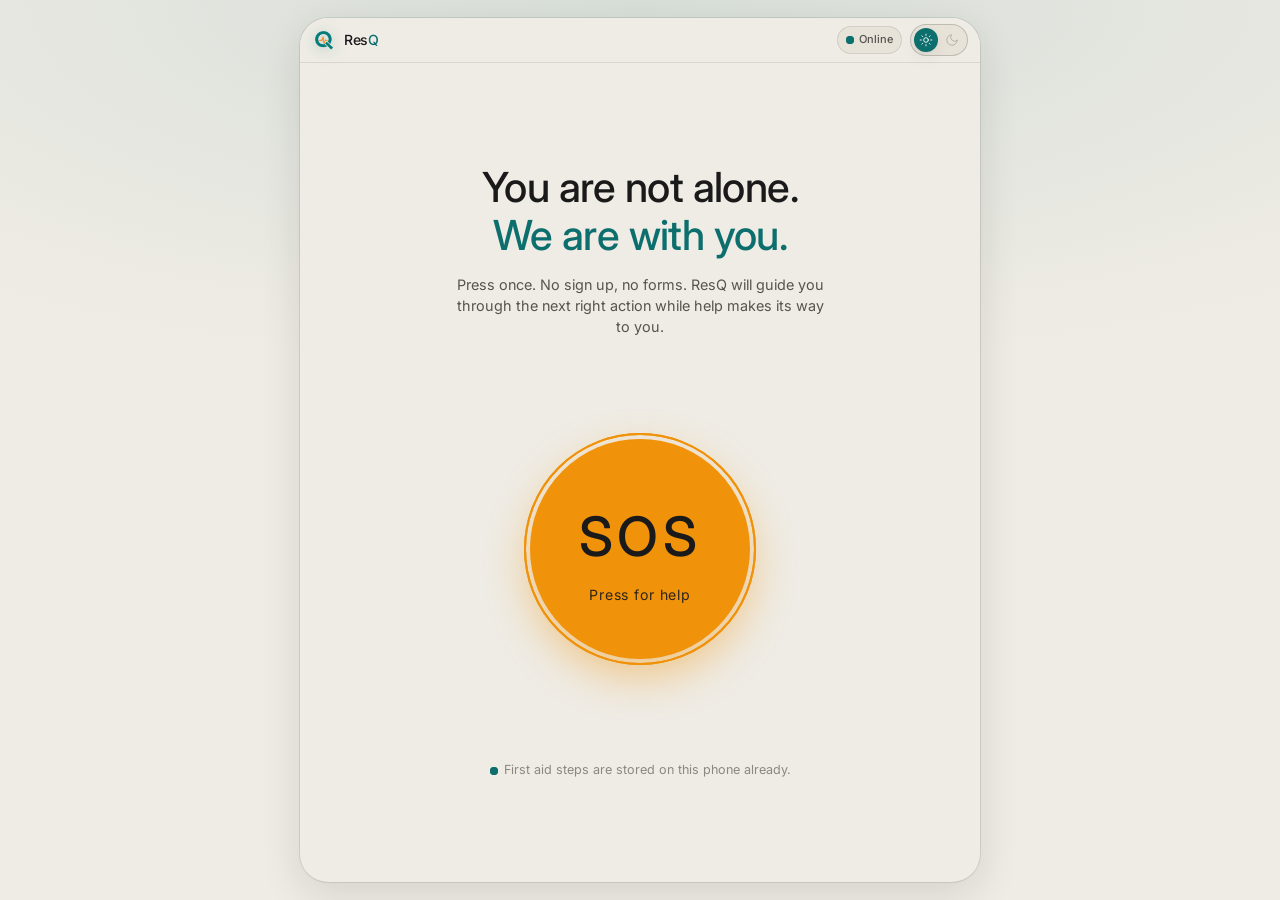
==== docs/civilian/index.html @ caacc797 "fix(webrtc): bidirectional voice calling, backend signaling relay, and civilian actions gating" ====
<!doctype html>
<html lang="en" data-theme="dark">
  <head>
    <meta charset="utf-8" />
    <meta name="viewport" content="width=device-width, initial-scale=1, viewport-fit=cover, interactive-widget=resizes-content" />
    <title>ResQ Civilian</title>
    <meta
      name="description"
      content="ResQ guides an untrained bystander through life saving first aid while silently sharing location, photos and hazards with emergency dispatch."
    />
    <meta name="theme-color" content="#0D6E6E" />
    <meta property="og:title" content="ResQ Civilian" />
    <meta property="og:description" content="One tap for help. Calm, plain language first aid that keeps working offline." />
    <meta property="og:type" content="website" />
    <meta name="twitter:card" content="summary_large_image" />

    <!-- Zero-FOUT theme bootstrap: runs before first paint -->
    <script>
      (function () {
        try {
          var s = localStorage.getItem("resq-theme");
          var t = s || (window.matchMedia("(prefers-color-scheme: dark)").matches ? "dark" : "light");
          document.documentElement.setAttribute("data-theme", t);
        } catch (e) {}
      })();
    </script>

    <link rel="preconnect" href="https://fonts.googleapis.com" />
    <link rel="preconnect" href="https://fonts.gstatic.com" crossorigin />
    <link href="https://fonts.googleapis.com/css2?family=Inter:wght@400;500&display=swap" rel="stylesheet" />
    <link rel="icon" type="image/png" sizes="32x32" href="../resources/ResQ_Icon.png" />
    <link rel="icon" type="image/x-icon" href="../favicon.ico" />
    <link rel="apple-touch-icon" href="../resources/ResQ_Icon.png" />
    <link rel="manifest" href="../manifest.json" />
    <link rel="stylesheet" href="../static/css/resq.css?v=3.1" />
    <link rel="stylesheet" href="../static/css/civilian.css?v=3.1" />
    <script>
      if ("serviceWorker" in navigator) {
        window.addEventListener("load", () => {
          navigator.serviceWorker.register("../sw.js").catch(function(err) {
            console.log("ServiceWorker registration note:", err);
          });
        });
      }
    </script>
  </head>

  <body class="civilian">
    <div class="shell">
      <header class="c-header">
        <a class="resq-mark" href="../">
          <img src="../resources/ResQ_Icon.png" alt="ResQ Icon" class="resq-mark__img" />
          <span>
            <span class="resq-mark__name">Res<span>Q</span></span>
          </span>
        </a>
        <div class="row row--sm" style="display:flex;align-items:center;gap:8px;">
          <button class="btn btn--quiet net-toggle-btn" data-open-drawer type="button" id="netHeaderBtn" aria-label="Network status and offline library">
            <span class="pulse pulse--teal" id="netHeaderPulse" aria-hidden="true"></span>
            <span id="netHeaderText">Online</span>
          </button>
          <button
            class="theme-toggle"
            data-theme-toggle
            type="button"
            role="switch"
            aria-checked="false"
            aria-label="Switch theme"
          >
            <span class="theme-toggle__thumb"></span>
            <span class="theme-toggle__icon theme-toggle__icon--sun" aria-hidden="true">
              <svg viewBox="0 0 24 24" fill="none" stroke="currentColor" stroke-width="1.5" stroke-linecap="round">
                <circle cx="12" cy="12" r="4" /><path d="M12 2v2M12 20v2M4.9 4.9l1.4 1.4M17.7 17.7l1.4 1.4M2 12h2M20 12h2M4.9 19.1l1.4-1.4M17.7 6.3l1.4-1.4" />
              </svg>
            </span>
            <span class="theme-toggle__icon theme-toggle__icon--moon" aria-hidden="true">
              <svg viewBox="0 0 24 24" fill="none" stroke="currentColor" stroke-width="1.5" stroke-linecap="round" stroke-linejoin="round">
                <path d="M21 12.8A9 9 0 1 1 11.2 3a7 7 0 0 0 9.8 9.8Z" />
              </svg>
            </span>
          </button>
        </div>
      </header>

      <!-- Reassurance banner (revealed on dispatch) -->
      <aside class="reassure" id="reassure" aria-live="polite">
        <span class="pulse" aria-hidden="true"></span>
        <div>
          <p class="reassure__title" id="reassureTitle">Emergency unit dispatched.</p>
          <p class="reassure__body" id="reassureBody">
            Unit en route. ETA <span class="reassure__eta" id="eta">--:--</span>. Stay calm, I am right here with you to guide every step until help arrives.
          </p>
        </div>
      </aside>

      <!-- Entry -->
      <main class="hero" id="hero">
        <div class="stack">
          <h1 class="hero__title">You are not alone.<br /><em style="color: var(--teal); font-style: normal;">We are with you.</em></h1>
          <p class="hero__sub">Press once. No sign up, no forms. ResQ will guide you through the next right action while help makes its way to you.</p>
        </div>

        <button class="sos" id="sos" type="button" onclick="window.startSession ? window.startSession() : (window.startSessionFallback && window.startSessionFallback())" aria-label="Start emergency triage session">
          <span class="sos__label">SOS</span>
          <span class="sos__hint">Press for help</span>
        </button>

        <p class="offline-note">
          <span class="pulse" aria-hidden="true"></span>
          <span id="netHero">First aid steps are stored on this phone already.</span>
        </p>
      </main>

      <!-- Session -->
      <section class="session" id="session" aria-label="Guided first aid">
        <div class="stream" id="stream" aria-live="polite"></div>

        <div class="live-actions" id="liveActions">
          <button class="btn btn--ghost btn--compact" id="callResponder" type="button" style="color:#22c55e;">
            <svg viewBox="0 0 24 24" width="14" height="14" fill="none" stroke="#22c55e" stroke-width="1.5" stroke-linecap="round" stroke-linejoin="round"><path d="M22 16.92v3a2 2 0 0 1-2.18 2 19.79 19.79 0 0 1-8.63-3.07 19.5 19.5 0 0 1-6-6 19.79 19.79 0 0 1-3.07-8.67A2 2 0 0 1 4.11 2h3a2 2 0 0 1 2 1.72 12.84 12.84 0 0 0 .7 2.81 2 2 0 0 1-.45 2.11L8.09 9.91a16 16 0 0 0 6 6l1.27-1.27a2 2 0 0 1 2.11-.45 12.84 12.84 0 0 0 2.81.7A2 2 0 0 1 22 16.92z"/></svg>
            Talk to responder
          </button>
          <button class="btn btn--ghost btn--compact" data-open-drawer type="button">
            <svg viewBox="0 0 24 24" width="14" height="14" fill="none" stroke="currentColor" stroke-width="1.5" stroke-linecap="round" stroke-linejoin="round"><path d="M4 5.5A2.5 2.5 0 0 1 6.5 3H20v15H6.5A2.5 2.5 0 0 0 4 20.5Z"/><path d="M4 5.5V20.5"/></svg>
            Library
          </button>
        </div>

        <form class="composer" id="composer">
          <div class="quick" id="quick">
            <button class="chip" type="button" data-say="Two people in a crash, one is bleeding heavily and not responding">Crash, bleeding, not responding</button>
            <button class="chip" type="button" data-say="He is not breathing at all">Not breathing</button>
            <button class="chip" type="button" data-say="She is unconscious but breathing">Unconscious, breathing</button>
            <button class="chip" type="button" data-say="There is petrol leaking from the vehicle">Fuel leaking</button>
            <button class="chip" type="button" data-say="His leg is broken and bone is showing">Broken bone</button>
          </div>

          <div class="input-row">
            <button class="icon-btn" id="camera" type="button" aria-label="Take a photo of the scene" title="Take photo">
              <svg viewBox="0 0 24 24" fill="none" stroke="currentColor" stroke-width="1.5" stroke-linecap="round" stroke-linejoin="round"><path d="M3 8.5A2.5 2.5 0 0 1 5.5 6H8l1.5-2h5L16 6h2.5A2.5 2.5 0 0 1 21 8.5v9A2.5 2.5 0 0 1 18.5 20h-13A2.5 2.5 0 0 1 3 17.5Z"/><circle cx="12" cy="13" r="3.5"/></svg>
            </button>
            <button class="icon-btn" id="mic" type="button" aria-label="Record a voice note" title="Voice note">
              <svg viewBox="0 0 24 24" fill="none" stroke="currentColor" stroke-width="1.5" stroke-linecap="round" stroke-linejoin="round"><rect x="9" y="3" width="6" height="11" rx="3"/><path d="M5 11a7 7 0 0 0 14 0M12 18v3"/></svg>
            </button>
            <label class="sr-only" for="field">Describe what you can see</label>
            <textarea class="field" id="field" rows="1" placeholder="Tell me what you see…" autocomplete="off"></textarea>
            <button class="send" type="submit" aria-label="Send">
              <svg viewBox="0 0 24 24" fill="none" stroke="currentColor" stroke-width="1.5" stroke-linecap="round" stroke-linejoin="round"><path d="M4 12h15M13 6l6 6-6 6"/></svg>
            </button>
          </div>
          <input type="file" id="photo" accept="image/*" capture="environment" class="sr-only" />
        </form>

        <p class="status-strip">
          <span id="gpsWrap">
            <span class="pulse pulse--red" id="gpsPulse" aria-hidden="true"></span>
            <button type="button" class="gps-share-link" id="gpsBtn">Share location</button>
          </span>
          <span id="netWrap">
            <span class="pulse pulse--teal" id="netPulse" aria-hidden="true"></span>
            <span id="net">Online</span>
          </span>
        </p>
      </section>
    </div>

    <!-- First aid protocol drawer -->
    <div class="drawer" id="drawer" role="dialog" aria-modal="true" aria-label="First aid library">
      <div class="drawer__scrim" data-close-drawer></div>
      <div class="drawer__panel">
        <div class="drawer__grip"></div>
        <header class="drawer__head">
          <h2 class="drawer__title">First aid</h2>
          <button class="btn btn--quiet drawer__close" data-close-drawer type="button">Close</button>
        </header>
        <div class="drawer__scrollable">
          <div class="proto-list" id="drawerList"></div>
        </div>
      </div>
    </div>

    <script>
      window.startSessionFallback = function() {
        if (window.startSession) {
          window.startSession();
          return;
        }
        var h = document.getElementById("hero");
        var s = document.getElementById("session");
        if (h) h.classList.add("is-hidden");
        if (s) s.classList.add("is-active");
        var f = document.getElementById("field");
        if (f) try { f.focus({ preventScroll: true }); } catch (_) {}
      };
    </script>
    <script src="../static/js/resq-config.js"></script>
    <script type="module" src="../static/js/civilian.js?v=3.1"></script>
  </body>
</html>
---- docs/static/css/resq.css ----
/* ============================================================
   ResQ — Responsive Emergency Systems Intelligence
   resq.css — design tokens, reset, typography, shared outilities
   ============================================================ */

:root {
  /* Brand constants (identical in both themes) */
  --teal: #0d6e6e;
  --teal-bright: #12938f;
  --teal-deep: #084a4a;
  --amber: #f0920a;
  --amber-soft: #ffb347;
  --chalk: #f7f5f0;
  --ink: #1a1a1a;
  --purple: #7c3aed;
  --purple-bright: #a78bfa;
  --coral: #993c1d;
  --grey-700: #2c2c2a;
  --grey-500: #4a4a48;
  --muted: #9c9a92;

  /* Triage semantics (Critical = RED, Urgent = ORANGE, Stable = GREEN) */
  --triage-red: #dc2626;
  --triage-orange: #ea580c;
  --triage-yellow: #ea580c;
  --triage-green: #16a34a;

  /* Hospital capability / capacity semantics */
  --hospital: #7c3aed;
  --hospital-bright: #a78bfa;

  /* Fluid type scale */
  --fs-micro: clamp(0.688rem, 0.66rem + 0.14vw, 0.75rem);
  --fs-xs: clamp(0.75rem, 0.72rem + 0.15vw, 0.813rem);
  --fs-sm: clamp(0.875rem, 0.85rem + 0.16vw, 0.938rem);
  --fs-base: clamp(0.938rem, 0.9rem + 0.25vw, 1.063rem);
  --fs-md: clamp(1rem, 0.95rem + 0.3vw, 1.125rem);
  --fs-lg: clamp(1.125rem, 1.05rem + 0.4vw, 1.375rem);
  --fs-xl: clamp(1.375rem, 1.2rem + 0.9vw, 1.875rem);
  --fs-2xl: clamp(1.75rem, 1.4rem + 1.8vw, 2.75rem);
  --fs-3xl: clamp(2.25rem, 1.6rem + 3.2vw, 4rem);

  /* Rhythm & Spacing scale */
  --sp-1: 0.25rem; /* 4px */
  --sp-2: 0.5rem;  /* 8px */
  --sp-3: 0.75rem; /* 12px */
  --sp-4: 1rem;    /* 16px */
  --sp-5: 1.5rem;  /* 24px */
  --sp-6: 2rem;    /* 32px */
  --sp-7: 3rem;    /* 48px */
  --sp-8: 4.5rem;  /* 72px */

  --r-sm: 8px;
  --r-md: 14px;
  --r-lg: 20px;
  --r-xl: 28px;
  --r-pill: 999px;

  --tap: 56px;
  --ease: cubic-bezier(0.22, 0.61, 0.36, 1);
  --dur: 220ms;

  --reading: 640px;
}

/* ---------- Light theme (default) ---------- */
:root,
[data-theme="light"] {
  --canvas: #efece5;
  --surface: #f7f5f0;
  --surface-2: #ffffff;
  --surface-sunk: #e7e3d9;
  --text: #1a1a1a;
  --text-2: #56544e;
  --text-3: #8b8880;
  --line: rgba(26, 26, 26, 0.1);
  --line-strong: rgba(26, 26, 26, 0.2);
  --accent: var(--teal);
  --accent-ink: #ffffff;
  --shadow-1: 0 1px 2px rgba(26, 26, 26, 0.06), 0 6px 18px rgba(26, 26, 26, 0.06);
  --shadow-2: 0 12px 40px rgba(26, 26, 26, 0.12);
  --glow-amber: 0 0 0 0 rgba(240, 146, 10, 0.5);
  --map-filter: none;
  --select-accent: var(--teal);
  --select-accent-bg: color-mix(in srgb, var(--teal) 10%, var(--surface-2));
  color-scheme: light;
}

/* ---------- Dark theme ---------- */
[data-theme="dark"] {
  --canvas: #0f1117;
  --surface: #161923;
  --surface-2: #1c202b;
  --surface-sunk: #0b0d12;
  --text: #eceae4;
  --text-2: #a8a69e;
  --text-3: #7b7972;
  --line: rgba(255, 255, 255, 0.09);
  --line-strong: rgba(255, 255, 255, 0.18);
  --accent: #15a09a;
  --accent-ink: #04201f;
  --shadow-1: 0 1px 2px rgba(0, 0, 0, 0.5), 0 8px 24px rgba(0, 0, 0, 0.45);
  --map-filter: invert(1) hue-rotate(180deg) brightness(0.92) contrast(0.92) saturate(0.7);
  --triage-red: #ef4444;
  --triage-orange: #f97316;
  --triage-yellow: #f97316;
  --triage-green: #22c55e;
  --hospital: #a78bfa;
  --hospital-bright: #c4b5fd;
  --select-accent: var(--teal-bright);
  --select-accent-bg: color-mix(in srgb, var(--teal) 14%, var(--surface-2));
  color-scheme: dark;
}

/* ---------- Reset ---------- */
*,
*::before,
*::after { box-sizing: border-box; }

* { margin: 0; padding: 0; }

html { -webkit-text-size-adjust: 100%; }

body {
  font-family: "Inter", "DM Sans", system-ui, -apple-system, "Segoe UI", sans-serif;
  font-weight: 400;
  font-size: var(--fs-base);
  line-height: 1.62;
  color: var(--text);
  background: var(--canvas);
  -webkit-font-smoothing: antialiased;
  text-rendering: optimizeLegibility;
  min-height: 100vh;
  min-height: 100dvh;
  overflow-wrap: break-word;
}

h1, h2, h3, h4, h5, h6 { font-weight: 500; line-height: 1.25; letter-spacing: -0.015em; }
strong, b { font-weight: 500; }

img, svg, video { display: block; max-width: 100%; }
button, input, textarea, select { font: inherit; color: inherit; }
button { background: none; border: 0; cursor: pointer; }
a { color: inherit; }

:focus-visible {
  outline: 2px solid var(--accent);
  outline-offset: 3px;
  border-radius: 4px;
}

.sr-only {
  position: absolute; width: 1px; height: 1px; padding: 0; margin: -1px;
  overflow: hidden; clip: rect(0 0 0 0); white-space: nowrap; border: 0;
}

/* Theme transition — opt-in class avoids first-paint cost */
.theme-anim,
.theme-anim * {
  transition: background-color 260ms var(--ease), color 200ms var(--ease),
              border-color 200ms var(--ease), fill 200ms var(--ease);
}

@media (prefers-reduced-motion: reduce) {
  *, *::before, *::after {
    animation-duration: 0.001ms !important;
    transition-duration: 0.001ms !important;
    scroll-behavior: auto !important;
  }
}

/* ============================================================
   Shared components
   ============================================================ */

/* Brand mark */
.resq-mark {
  display: inline-flex;
  align-items: center;
  gap: var(--sp-2);
  font-size: var(--fs-sm);
  letter-spacing: 0.02em;
  color: var(--text);
  text-decoration: none;
  transition: opacity var(--dur) var(--ease);
}
.resq-mark:hover {
  opacity: 0.9;
}
.resq-mark__glyph,
.resq-mark__icon,
.resq-mark__img {
  width: 30px;
  height: 30px;
  display: inline-flex;
  align-items: center;
  justify-content: center;
  flex-shrink: 0;
  object-fit: contain;
}
.resq-mark__img {
  border-radius: 6px;
  filter: drop-shadow(0 2px 8px color-mix(in srgb, var(--teal) 35%, transparent));
}
.resq-mark__glyph svg,
.resq-mark__icon svg {
  width: 100%;
  height: 100%;
  display: block;
}
.resq-mark__name {
  font-weight: 500;
  letter-spacing: -0.02em;
}
.resq-mark__name span {
  color: var(--teal);
}
.resq-mark__sub {
  color: var(--text-3);
  font-size: var(--fs-micro);
}

.resq-hero-logo {
  display: inline-flex;
  align-items: center;
  justify-content: center;
  margin-bottom: var(--sp-4);
}
.resq-hero-logo img,
.resq-hero-img {
  width: clamp(52px, 8vh, 84px);
  height: clamp(52px, 8vh, 84px);
  object-fit: contain;
  display: block;
  filter: drop-shadow(0 8px 28px color-mix(in srgb, var(--teal) 45%, transparent));
}
.resq-hero-logo svg {
  width: clamp(44px, 7vh, 68px);
  height: clamp(44px, 7vh, 68px);
  color: var(--teal);
  filter: drop-shadow(0 4px 20px color-mix(in srgb, var(--teal) 35%, transparent));
}
.resq-main-logo {
  height: clamp(32px, 4.5vh, 60px);
  width: auto;
  max-width: 100%;
  object-fit: contain;
  display: block;
  margin: 0 auto clamp(8px, 1.2vh, 16px);
  filter: drop-shadow(0 6px 24px color-mix(in srgb, var(--teal) 35%, transparent));
}

/* Theme toggle — tactile sliding pill with exact sun/moon centering */
.theme-toggle {
  position: relative;
  display: inline-flex;
  align-items: center;
  gap: 2px;
  width: 58px;
  height: 32px;
  padding: 3px;
  flex-shrink: 0;
  border-radius: var(--r-pill);
  border: 1px solid var(--line-strong);
  background: var(--surface-sunk);
  transition: border-color var(--dur) var(--ease), background-color var(--dur) var(--ease);
  box-sizing: border-box;
}
.theme-toggle:hover { border-color: var(--accent); }
.theme-toggle__thumb {
  position: absolute;
  top: 3px;
  left: 3px;
  width: 24px;
  height: 24px;
  border-radius: 50%;
  background: var(--accent);
  box-shadow: var(--shadow-1);
  transform: translateX(0);
  transition: transform 320ms var(--ease), background-color var(--dur) var(--ease);
  will-change: transform;
  pointer-events: none;
}
[data-theme="dark"] .theme-toggle__thumb {
  transform: translateX(26px);
}
.theme-toggle__icon {
  position: relative;
  z-index: 1;
  width: 24px;
  height: 24px;
  display: grid;
  place-items: center;
  color: var(--text-3);
  transition: color var(--dur) var(--ease), transform 320ms var(--ease);
  pointer-events: none;
}
.theme-toggle__icon svg { width: 14px; height: 14px; display: block; }
[data-theme="light"] .theme-toggle__icon--sun { color: var(--accent-ink); }
[data-theme="dark"] .theme-toggle__icon--moon { color: var(--accent-ink); }
[data-theme="dark"] .theme-toggle__icon--sun { transform: rotate(-35deg); opacity: 0.6; }
[data-theme="light"] .theme-toggle__icon--moon { opacity: 0.6; }

/* Buttons */
.btn {
  display: inline-flex;
  align-items: center;
  justify-content: center;
  gap: var(--sp-2);
  min-height: 48px;
  padding: 0 var(--sp-5);
  border-radius: var(--r-pill);
  border: 1px solid transparent;
  font-size: var(--fs-sm);
  font-weight: 500;
  letter-spacing: 0.005em;
  transition: transform 140ms var(--ease), background-color var(--dur) var(--ease),
              border-color var(--dur) var(--ease), box-shadow var(--dur) var(--ease);
  -webkit-tap-highlight-color: transparent;
}
.btn:active { transform: scale(0.975); }
.btn svg { width: 20px; height: 20px; flex-shrink: 0; }

.btn--primary { background: var(--accent); color: var(--accent-ink); }
.btn--primary:hover { background: var(--teal-bright); }
.btn--urgent { background: var(--amber); color: #1a1a1a; }
.btn--urgent:hover { filter: brightness(1.06); }
.btn--ghost { border-color: var(--line-strong); color: var(--text); background: var(--surface-2); }
.btn--ghost:hover { border-color: var(--accent); color: var(--accent); }
.btn--quiet { color: var(--text-2); }
.btn--quiet:hover { color: var(--text); }
.btn--block { width: 100%; }
.btn--lg { min-height: var(--tap); font-size: var(--fs-base); padding: 0 var(--sp-6); }

/* Cards */
.card {
  background: var(--surface);
  border: 1px solid var(--line);
  border-radius: var(--r-lg);
  box-shadow: var(--shadow-1);
}

/* Badges */
.badge {
  display: inline-flex;
  align-items: center;
  gap: 6px;
  padding: 4px 10px;
  border-radius: var(--r-pill);
  font-size: var(--fs-micro);
  letter-spacing: 0.06em;
  text-transform: uppercase;
  border: 1px solid var(--line-strong);
  color: var(--text-2);
  white-space: nowrap;
}
.badge--red { background: color-mix(in srgb, var(--amber) 16%, transparent); border-color: var(--amber); color: var(--amber); }
.badge--yellow { background: color-mix(in srgb, var(--triage-yellow) 14%, transparent); border-color: var(--triage-yellow); color: var(--triage-yellow); }
.badge--green { background: color-mix(in srgb, var(--triage-green) 14%, transparent); border-color: var(--triage-green); color: var(--triage-green); }
.badge--teal { background: color-mix(in srgb, var(--accent) 14%, transparent); border-color: var(--accent); color: var(--accent); }
.badge--purple { background: color-mix(in srgb, var(--purple) 20%, transparent); border-color: var(--purple); color: color-mix(in srgb, var(--purple) 70%, var(--text)); }

/* Live pulse dot */
.pulse {
  width: 8px; height: 8px;
  border-radius: 50%;
  background: var(--accent);
  position: relative;
  flex-shrink: 0;
}
.pulse::after {
  content: "";
  position: absolute; inset: 0;
  border-radius: 50%;
  background: inherit;
  animation: pulse-ring 2s var(--ease) infinite;
}
.pulse--amber { background: var(--amber); }
.pulse--red { background: #e53935; }
.pulse--teal { background: var(--teal); }
@keyframes pulse-ring {
  0% { transform: scale(1); opacity: 0.55; }
  70% { transform: scale(3.2); opacity: 0; }
  100% { opacity: 0; }
}

/* Eyebrow label */
.eyebrow {
  font-size: var(--fs-micro);
  letter-spacing: 0.14em;
  text-transform: uppercase;
  color: var(--text-3);
}

/* Utility */
.stack > * + * { margin-top: var(--sp-4); }
.row { display: flex; align-items: center; gap: var(--sp-4); }
.row--between { justify-content: space-between; }
.row--sm { gap: var(--sp-2); }
.grow { flex: 1; min-width: 0; }
.truncate { overflow: hidden; text-overflow: ellipsis; white-space: nowrap; }
.hidden { display: none !important; }

/* Scrollbars — exclude Leaflet map containers */
*:not(.leaflet-container) { scrollbar-width: thin; scrollbar-color: var(--line-strong) transparent; }
*:not(.leaflet-container)::-webkit-scrollbar { width: 8px; height: 8px; }
*:not(.leaflet-container)::-webkit-scrollbar-thumb { background: var(--line-strong); border-radius: 99px; }
*:not(.leaflet-container)::-webkit-scrollbar-track { background: transparent; }

/* ===== Intel Panel (shared: dispatcher civilian intel + responder intel) ===== */
.intel-line { display: flex; flex-direction: column; gap: 2px; padding: 6px 8px; border-radius: 6px; background: color-mix(in srgb, var(--surface-2) 60%, transparent); }
.intel-line--civilian { border-left: 3px solid var(--text-3); }
.intel-line--ai { border-left: 3px solid var(--accent); }
.intel-who { font-size: .72rem; font-weight: 600; text-transform: uppercase; letter-spacing: .04em; opacity: .7; }
.intel-text { font-size: .82rem; line-height: 1.45; margin: 0; }
---- docs/static/css/civilian.css ----
/* Civilian mobile triage portal */

:root {
  --visual-viewport-h: 100dvh;
}

body.civilian {
  min-height: 100dvh;
  margin: 0;
  padding: 0;
  width: 100%;
  background:
    radial-gradient(120% 60% at 50% 0%, color-mix(in srgb, var(--accent) 10%, transparent), transparent 70%),
    var(--canvas);
  background-attachment: fixed;
  display: flex;
  flex-direction: column;
}

.shell {
  width: 100%;
  max-width: min(680px, 100vw);
  margin-inline: auto;
  height: 100dvh;
  max-height: 100dvh;
  display: flex;
  flex-direction: column;
  background: var(--canvas);
  box-shadow: 0 0 0 1px var(--line);
  overflow: hidden;
  box-sizing: border-box;
  position: relative;
}
@media (min-width: 760px) {
  body.civilian {
    min-height: 100dvh;
    justify-content: center;
  }
  .shell {
    margin-block: clamp(0.75rem, 2vh, 1.5rem);
    height: calc(100dvh - clamp(1.5rem, 4vh, 3rem));
    border-radius: var(--r-xl);
    box-shadow: var(--shadow-2), 0 0 0 1px var(--line);
  }
}

/* ---------- Header ---------- */
.c-header {
  position: relative;
  z-index: 20;
  flex-shrink: 0;
  display: flex;
  align-items: center;
  justify-content: space-between;
  gap: var(--sp-2);
  padding: 6px 12px;
  background: color-mix(in srgb, var(--canvas) 92%, transparent);
  backdrop-filter: blur(14px);
  border-bottom: 1px solid var(--line);
}
.c-header .resq-mark__img { width: 24px; height: 24px; }
.c-header .resq-mark__name { font-size: 14px; }

/* ---------- Reassurance banner (animated reveal) ---------- */
.reassure {
  display: flex;
  align-items: center;
  justify-content: space-between;
  gap: var(--sp-2);
  margin: 4px 10px 0;
  padding: 6px 12px;
  border-radius: var(--r-pill);
  background: color-mix(in srgb, var(--accent) 8%, var(--surface));
  border: 1px solid transparent;
  /* Hidden by default — revealed via max-height transition */
  max-height: 0;
  overflow: hidden;
  opacity: 0;
  padding-top: 0;
  padding-bottom: 0;
  margin-top: 0;
  border-width: 0;
  transition: max-height 380ms var(--ease), opacity 300ms var(--ease),
              padding 320ms var(--ease), margin-top 320ms var(--ease), border-width 0ms 380ms;
  flex-shrink: 0;
}
.reassure.is-visible {
  max-height: 68px;
  opacity: 1;
  padding-top: 6px;
  padding-bottom: 6px;
  margin-top: 4px;
  border-width: 0;
  transition: max-height 380ms var(--ease), opacity 300ms var(--ease),
              padding 320ms var(--ease), margin-top 320ms var(--ease);
}
@keyframes slide-down {
  from { opacity: 0; transform: translateY(-8px); }
  to { opacity: 1; transform: none; }
}
.reassure__title {
  font-size: 11px;
  font-weight: 500;
  display: flex;
  align-items: center;
  gap: 6px;
}
.reassure__body { font-size: 11px; color: var(--text-2); }
.reassure__eta {
  font-size: 13px;
  font-variant-numeric: tabular-nums;
  font-weight: 500;
  color: var(--accent);
  white-space: nowrap;
}

/* ---------- Hero / SOS (100dvh Zero-Scroll Mobile Webview) ---------- */
.hero {
  flex: 1;
  display: flex;
  flex-direction: column;
  justify-content: space-evenly;
  align-items: center;
  padding: clamp(0.75rem, 3vh, 2rem) clamp(1rem, 4vw, 2rem);
  text-align: center;
  box-sizing: border-box;
  gap: clamp(0.5rem, 1.5vh, 1.25rem);
}
.hero__title {
  font-size: clamp(1.85rem, 4.6vh, 2.75rem);
  line-height: 1.15;
}
.hero__sub {
  color: var(--text-2);
  font-size: clamp(0.85rem, 1.6vh, 1rem);
  max-width: 42ch;
  margin-inline: auto;
  line-height: 1.45;
}

.sos {
  position: relative;
  width: clamp(160px, 26vh, 220px);
  aspect-ratio: 1;
  margin-block: clamp(0.4rem, 1.5vh, 1rem);
  margin-inline: auto;
  border-radius: 50%;
  background: var(--amber);
  color: #1a1a1a;
  display: grid;
  place-content: center;
  gap: 4px;
  box-shadow: 0 16px 44px color-mix(in srgb, var(--amber) 45%, transparent);
  transition: transform 160ms var(--ease);
  -webkit-tap-highlight-color: transparent;
  cursor: pointer;
  touch-action: manipulation;
  user-select: none;
  -webkit-user-select: none;
  border: none;
  outline: none;
}
.sos * {
  pointer-events: none;
}
.sos:active { transform: scale(0.965); }
.sos__label { font-size: clamp(2.4rem, 6.5vh, 3.4rem); letter-spacing: 0.08em; font-weight: 500; }
.sos__hint { font-size: clamp(0.72rem, 1.6vh, 0.88rem); letter-spacing: 0.06em; opacity: 0.9; }
.sos::before,
.sos::after {
  content: "";
  position: absolute;
  inset: -6px;
  border-radius: 50%;
  border: 2px solid var(--amber);
  animation: sos-halo 2.8s var(--ease) infinite;
  pointer-events: none;
}
.sos::after { animation-delay: 1.4s; }
@keyframes sos-halo {
  0% { transform: scale(1); opacity: 0.6; }
  100% { transform: scale(1.35); opacity: 0; }
}

.offline-note {
  font-size: clamp(0.7rem, 1.4vh, 0.8rem);
  color: var(--text-3);
  display: inline-flex;
  gap: 6px;
  align-items: center;
  justify-content: center;
}

/* ---------- Conversation Stream (Expanded conversation area) ---------- */
.session {
  display: none;
  flex: 1 1 0;       /* shrink-to-zero so it never overflows the shell */
  flex-direction: column;
  min-height: 0;     /* required for flex children to scroll correctly */
  overflow: hidden;
}
.session.is-active { display: flex !important; }
.hero.is-hidden { display: none !important; }

.stream {
  flex: 1 1 0;       /* must be 0, not auto — auto uses content-size and blocks scroll */
  min-height: 120px; /* guarantee visible height even on very small screens */
  overflow-y: auto;
  overscroll-behavior: contain;
  padding: 8px 10px 12px;
  display: flex;
  flex-direction: column;
  gap: 8px;
  scroll-behavior: smooth;
  -webkit-overflow-scrolling: touch;
}

.msg { max-width: 90%; animation: msg-in 240ms var(--ease); }
@keyframes msg-in {
  from { opacity: 0; transform: translateY(6px); }
  to { opacity: 1; transform: none; }
}
.msg__who {
  font-size: 10px;
  letter-spacing: 0.1em;
  text-transform: uppercase;
  color: var(--text-3);
  margin-bottom: 2px;
}
.msg__bubble {
  padding: 7px 12px;
  border-radius: var(--r-md);
  font-size: 0.86rem;
  line-height: 1.45;
  border: 1px solid var(--line);
  background: var(--surface);
}
.msg--me { align-self: flex-end; text-align: right; }
.msg--me .msg__bubble {
  background: var(--accent);
  color: var(--accent-ink);
  border-color: transparent;
  border-bottom-right-radius: 3px;
  text-align: left;
}
.msg--resq { align-self: flex-start; }
.msg--resq .msg__bubble {
  border-bottom-left-radius: 4px;
  background: color-mix(in srgb, var(--surface) 95%, var(--accent));
  border: 1px solid color-mix(in srgb, var(--accent) 18%, var(--line));
  box-shadow: 0 2px 10px rgba(13, 110, 110, 0.04);
}
.msg__bubble--thinking {
  padding: 10px 14px;
  background: color-mix(in srgb, var(--surface) 92%, var(--accent)) !important;
  border: 1px solid color-mix(in srgb, var(--accent) 25%, var(--line)) !important;
  border-radius: 18px !important;
  display: inline-flex;
  align-items: center;
}
.typing-dots {
  display: inline-flex;
  align-items: center;
  gap: 5px;
  height: 14px;
}
.typing-dots span {
  width: 7px;
  height: 7px;
  border-radius: 50%;
  background: var(--accent);
  opacity: 0.35;
  animation: typing-bounce 1.4s infinite ease-in-out both;
}
.typing-dots span:nth-child(1) {
  animation-delay: -0.32s;
}
.typing-dots span:nth-child(2) {
  animation-delay: -0.16s;
}
.typing-dots span:nth-child(3) {
  animation-delay: 0s;
}
@keyframes typing-bounce {
  0%, 80%, 100% {
    transform: scale(0.65);
    opacity: 0.35;
  }
  40% {
    transform: scale(1.15);
    opacity: 1;
  }
}

/* First-aid step card (Generous Tap Targets) */
.protocol {
  align-self: stretch;
  max-width: 100%;
  border: 1px solid var(--line);
  border-radius: var(--r-xl);
  background: var(--surface-2);
  overflow: hidden;
  box-shadow: var(--shadow-1);
  margin-block: var(--sp-2);
}
.protocol__head {
  display: flex;
  align-items: center;
  gap: var(--sp-4);
  padding: var(--sp-4) var(--sp-5);
  background: var(--surface);
}
.protocol__title { font-size: var(--fs-base); font-weight: 500; }
.protocol__summary { font-size: var(--fs-xs); color: var(--text-2); margin-top: 2px; }
.protocol__progress { display: none; }
.protocol__bar { display: none; }
.steps {
  list-style: none;
  margin: 0;
  padding: 0;
}
.step {
  display: grid;
  grid-template-columns: auto minmax(0, 1fr) auto;
  gap: var(--sp-4);
  align-items: center;
  padding: var(--sp-4) var(--sp-5);
  border-top: 1px solid var(--line);
  min-height: 56px;
  cursor: pointer;
  user-select: none;
  -webkit-user-select: none;
  -webkit-tap-highlight-color: transparent;
  transition: background-color 160ms var(--ease);
}
.step:first-child { border-top: 0; }
.step:hover { background: color-mix(in srgb, var(--accent) 6%, transparent); }
.step__num {
  width: 32px; height: 32px;
  display: grid; place-items: center;
  border-radius: 50%;
  border: 1px solid var(--line-strong);
  font-size: var(--fs-sm);
  font-variant-numeric: tabular-nums;
  color: var(--text-2);
  flex-shrink: 0;
  transition: background-color 200ms var(--ease), color 200ms var(--ease), border-color 200ms var(--ease);
}
.step__text { font-size: var(--fs-base); line-height: 1.6; }
.step__check { width: 22px; height: 22px; color: var(--text-3); opacity: 0; transition: opacity 200ms var(--ease); }
.step.is-done .step__num { background: var(--accent); border-color: var(--accent); color: var(--accent-ink); }
.step.is-done .step__text { color: var(--text-3); text-decoration: line-through; text-decoration-thickness: 1px; }
.step.is-done .step__check { opacity: 1; color: var(--accent); }

/* Hazard chip inside stream */
.hazard-note {
  align-self: stretch;
  display: flex;
  align-items: center;
  gap: var(--sp-4);
  padding: var(--sp-4) var(--sp-5);
  border-radius: var(--r-md);
  border: 1px solid var(--amber);
  background: color-mix(in srgb, var(--amber) 12%, transparent);
  font-size: var(--fs-xs);
  color: var(--text);
  line-height: 1.5;
}
.hazard-note svg { width: 22px; height: 22px; color: var(--amber); flex-shrink: 0; }

/* Typing indicator */
.typing { display: inline-flex; gap: 6px; padding: 6px 4px; }
.typing span {
  width: 7px; height: 7px; border-radius: 50%;
  background: var(--text-3);
  animation: typing 1.2s var(--ease) infinite;
}
.typing span:nth-child(2) { animation-delay: 0.15s; }
.typing span:nth-child(3) { animation-delay: 0.3s; }
@keyframes typing {
  0%, 60%, 100% { opacity: 0.25; transform: translateY(0); }
  30% { opacity: 1; transform: translateY(-3px); }
}

/* Attached photo preview */
.snap {
  margin-top: var(--sp-3);
  border-radius: var(--r-lg);
  border: 1px solid var(--line);
  overflow: hidden;
  max-height: 240px;
}
.snap img { width: 100%; height: 100%; object-fit: cover; }

/* ---------- Composer (Compact & Non-Intrusive) ---------- */
.composer {
  flex-shrink: 0;
  position: relative;
  bottom: auto;
  z-index: 30;
  padding: 4px 10px calc(6px + env(safe-area-inset-bottom));
  background: color-mix(in srgb, var(--canvas) 94%, transparent);
  backdrop-filter: blur(14px);
  border-top: 1px solid var(--line);
  display: flex;
  flex-direction: column;
  gap: 4px;
}
.quick {
  display: flex;
  gap: 4px;
  overflow-x: auto;
  scrollbar-width: none;
  padding-bottom: 2px;
}
.quick::-webkit-scrollbar { display: none; }
.chip {
  flex-shrink: 0;
  padding: 3px 10px;
  min-height: 28px;
  border-radius: var(--r-pill);
  border: 1px solid var(--line-strong);
  background: var(--surface);
  font-size: 11px;
  color: var(--text-2);
  transition: border-color var(--dur) var(--ease), color var(--dur) var(--ease), background-color var(--dur) var(--ease);
}
.chip:hover { border-color: var(--accent); color: var(--accent); }

.input-row {
  display: grid;
  grid-template-columns: auto auto minmax(0, 1fr) auto;
  gap: 4px;
  align-items: center;
}
/* Bare icon button — no placeholder box / frame */
.icon-btn {
  width: 32px;
  height: 32px;
  display: grid;
  place-items: center;
  border: none;
  background: transparent;
  color: var(--text-2);
  flex-shrink: 0;
  border-radius: var(--r-sm);
  cursor: pointer;
  padding: 0;
  transition: color var(--dur) var(--ease), transform 140ms var(--ease);
}
.icon-btn svg { width: 19px; height: 19px; }
.icon-btn:hover { color: var(--accent); }
.icon-btn:active { transform: scale(0.9); }
.icon-btn.is-recording {
  color: var(--amber);
  animation: rec 1.2s var(--ease) infinite;
}
@keyframes rec { 50% { opacity: 0.4; } }

.field {
  min-height: 36px;
  max-height: 96px;
  padding: 8px 12px;
  border-radius: var(--r-md);
  border: 1px solid var(--line-strong);
  background: var(--surface);
  font-size: 0.82rem;
  line-height: 1.35;
  resize: none;
  width: 100%;
}
.field::placeholder { font-size: 0.80rem; color: var(--text-3); }
.field:focus { outline: none; border-color: var(--accent); }

.send {
  width: 34px;
  height: 34px;
  border-radius: var(--r-md);
  background: var(--accent);
  color: var(--accent-ink);
  display: grid;
  place-items: center;
  flex-shrink: 0;
  transition: transform 140ms var(--ease), background-color var(--dur) var(--ease);
}
.send:active { transform: scale(0.92); }
.send svg { width: 18px; height: 18px; }

/* ---------- Live actions bar (call responder) ---------- */
.live-actions {
  display: none;
  gap: 6px;
  padding: 2px 10px 4px;
}
.live-actions.is-active { display: flex; }
.live-actions .btn--compact {
  flex: 1;
  min-height: 30px;
  height: 30px;
  padding: 0 10px;
  font-size: 11px;
  gap: 5px;
  border-radius: var(--r-pill);
}

/* ---------- Status strip ---------- */
.status-strip {
  display: flex;
  flex-wrap: wrap;
  gap: 4px 12px;
  padding: 3px 10px;
  border-top: 1px solid var(--line);
  font-size: 11px;
  color: var(--text-3);
  background: var(--surface-sunk);
}
.status-strip span { display: inline-flex; align-items: center; gap: 5px; }

/* Share location clickable link */
.gps-share-link {
  background: none;
  border: none;
  color: var(--amber);
  font-weight: 500;
  font-size: 11px;
  cursor: pointer;
  padding: 0;
  text-decoration: underline;
  text-underline-offset: 2px;
  display: inline-flex;
  align-items: center;
  transition: color var(--dur) var(--ease);
}
.gps-share-link:hover { color: var(--amber-soft); }
.gps-share-link.is-shared {
  color: var(--text-2);
  text-decoration: none;
  cursor: default;
}

/* Header network toggle button */
.net-toggle-btn {
  display: inline-flex;
  align-items: center;
  gap: 5px;
  font-size: 11px;
  color: var(--text-2);
  padding: 3px 8px;
  border-radius: var(--r-pill);
  border: 1px solid var(--line);
  background: var(--surface-sunk);
  min-height: 28px;
}
.net-toggle-btn:hover { border-color: var(--accent); color: var(--text); }

/* ---------- First aid protocol drawer ---------- */
.drawer {
  position: fixed;
  inset: 0;
  z-index: 60;
  display: none;
}
.drawer.is-open { display: block; }
.drawer__scrim {
  position: absolute;
  inset: 0;
  background: rgba(10, 12, 16, 0.55);
  backdrop-filter: blur(4px);
  animation: fade 200ms var(--ease);
}
@keyframes fade { from { opacity: 0; } to { opacity: 1; } }

.drawer__panel {
  position: absolute;
  left: 50%;
  bottom: 0;
  transform: translateX(-50%);
  width: min(var(--reading), 100%);
  max-height: 86dvh;
  height: 86dvh;
  display: flex;
  flex-direction: column;
  background: var(--surface);
  border-radius: var(--r-xl) var(--r-xl) 0 0;
  border: 1px solid var(--line);
  box-shadow: 0 -12px 38px rgba(0, 0, 0, 0.45);
  padding: 0;
  overflow: hidden;
  animation: sheet-up 300ms var(--ease);
}
@keyframes sheet-up {
  from { transform: translate(-50%, 14%); opacity: 0; }
  to { transform: translate(-50%, 0); opacity: 1; }
}

.drawer__grip {
  width: 36px;
  height: 4px;
  border-radius: 99px;
  background: var(--line-strong);
  margin: 8px auto 0;
  flex-shrink: 0;
}

/* Pinned top bar - remains on top while scrolling (Requirement 4) */
.drawer__head {
  flex-shrink: 0;
  position: sticky;
  top: 0;
  z-index: 20;
  display: flex;
  align-items: center;
  justify-content: space-between;
  gap: var(--sp-3);
  padding: 10px 16px;
  background: color-mix(in srgb, var(--surface) 96%, transparent);
  backdrop-filter: blur(12px);
  border-bottom: 1px solid var(--line);
}

.drawer__title {
  font-size: 16px;
  font-weight: 600;
  color: var(--text);
  margin: 0;
  letter-spacing: -0.01em;
}

.drawer__close {
  min-height: 30px;
  padding: 3px 12px;
  font-size: 12px;
  font-weight: 500;
  border-radius: var(--r-pill);
  border: 1px solid var(--line);
  background: var(--surface-2);
  color: var(--text-2);
  cursor: pointer;
  transition: all 140ms var(--ease);
}
.drawer__close:hover {
  border-color: var(--line-strong);
  color: var(--text);
  background: color-mix(in srgb, var(--accent) 10%, var(--surface-2));
}

.drawer__scrollable {
  flex: 1 1 auto;
  min-height: 0;
  overflow-y: auto;
  overscroll-behavior: contain;
  -webkit-overflow-scrolling: touch;
  padding: 12px 16px calc(24px + env(safe-area-inset-bottom));
}

.proto-list { display: grid; gap: 10px; margin: 0; }

/* Protocol cards with rich interactive visual feedback (Requirement 5) */
.proto-item {
  border: 1px solid var(--line);
  border-left: 3px solid color-mix(in srgb, var(--accent) 45%, var(--line));
  border-radius: var(--r-md);
  background: var(--surface-2);
  overflow: hidden;
  transition: border-color 160ms var(--ease), box-shadow 160ms var(--ease), background-color 160ms var(--ease);
}
.proto-item:hover {
  border-color: color-mix(in srgb, var(--accent) 45%, var(--line));
  border-left-color: var(--accent);
  box-shadow: var(--shadow-1);
}
.proto-item[open] {
  border-color: color-mix(in srgb, var(--accent) 60%, var(--line));
  border-left-color: var(--accent);
  box-shadow: 0 4px 16px rgba(0, 0, 0, 0.18);
}

.proto-summary {
  list-style: none;
  cursor: pointer;
  min-height: 48px;
  display: flex;
  align-items: center;
  justify-content: space-between;
  gap: 12px;
  padding: 10px 14px;
  font-size: var(--fs-sm);
  background: transparent;
  border-radius: inherit;
  user-select: none;
  -webkit-tap-highlight-color: transparent;
  transition: background-color 140ms var(--ease), color 140ms var(--ease), transform 100ms var(--ease);
}
.proto-summary::-webkit-details-marker { display: none; }

/* Interactive click visual cues */
.proto-summary:hover {
  background: color-mix(in srgb, var(--accent) 8%, var(--surface-2));
}
.proto-summary:active {
  transform: scale(0.99);
  background: color-mix(in srgb, var(--accent) 15%, var(--surface-2));
}
.proto-summary:hover .proto-title {
  color: var(--accent);
}

.proto-title {
  font-weight: 500;
  color: var(--text);
  line-height: 1.4;
  transition: color 140ms var(--ease);
}
.proto-item[open] .proto-title {
  color: var(--accent);
  font-weight: 600;
}

/* Cue & Animated chevron indicator */
.proto-cue {
  display: inline-flex;
  align-items: center;
  gap: 6px;
  flex-shrink: 0;
  color: var(--text-3);
  transition: color 140ms var(--ease);
}
.proto-summary:hover .proto-cue {
  color: var(--accent);
}

.proto-chevron {
  width: 16px;
  height: 16px;
  color: var(--text-3);
  transition: transform 220ms var(--ease), color 140ms var(--ease);
}
.proto-summary:hover .proto-chevron {
  color: var(--accent);
}
.proto-item[open] .proto-chevron {
  transform: rotate(180deg);
  color: var(--accent);
}

.proto-item[open] > summary {
  border-bottom: 1px solid var(--line);
  background: color-mix(in srgb, var(--accent) 6%, var(--surface-2));
}

.proto-steps {
  padding: 12px 16px 14px 28px;
  display: grid;
  gap: 8px;
  margin: 0;
  background: color-mix(in srgb, var(--canvas) 60%, var(--surface-2));
}
.proto-steps li {
  font-size: var(--fs-xs);
  color: var(--text-2);
  line-height: 1.55;
}

/* ---------- SOS connecting state ---------- */
.sos--connecting {
  cursor: not-allowed;
  opacity: 0.88;
}
.sos--connecting .sos__label {
  font-size: clamp(1.1rem, 3.5vh, 1.6rem);
  letter-spacing: 0.04em;
}
.sos--connecting .sos__hint {
  animation: sos-dots 1.2s steps(4, end) infinite;
}
@keyframes sos-dots {
  0%, 100% { content: "Connecting"; }
  25% { content: "Connecting."; }
  50% { content: "Connecting.."; }
  75% { content: "Connecting..."; }
}

/* ---------- Status error state ---------- */
.status-error {
  color: var(--amber);
  font-size: var(--fs-micro);
  display: inline-flex;
  align-items: center;
  gap: 5px;
}
.status-error::before {
  content: "";
  width: 6px; height: 6px;
  border-radius: 50%;
  background: var(--amber);
  flex-shrink: 0;
}

/* ---------- Interactive Clinical Triage Components ---------- */

/* 1. Clinical Synthesis & Mechanism Card */
.clinical-synthesis {
  align-self: stretch;
  background: linear-gradient(145deg, color-mix(in srgb, var(--accent) 10%, var(--surface-2)), color-mix(in srgb, var(--accent) 4%, var(--surface-2)));
  border: 1px solid color-mix(in srgb, var(--accent) 30%, var(--line));
  border-radius: 14px;
  padding: 12px 16px;
  margin: 8px 0;
  display: flex;
  flex-direction: column;
  gap: 6px;
  box-shadow: 0 2px 12px rgba(13, 110, 110, 0.05);
}
.clinical-synthesis__head {
  display: flex;
  align-items: center;
  gap: 7px;
  font-size: 11px;
  font-weight: 600;
  letter-spacing: 0.05em;
  text-transform: uppercase;
  color: var(--accent);
}
.clinical-synthesis__head svg {
  flex-shrink: 0;
}
.clinical-synthesis__text {
  margin: 0;
  font-size: 13px;
  line-height: 1.5;
  color: var(--text);
  font-weight: 400;
}

/* 2. Red Flags (Emergency Escalation Warnings) */
.red-flags-card {
  align-self: stretch;
  background: color-mix(in srgb, var(--amber) 9%, var(--surface-2));
  border: 1px solid color-mix(in srgb, var(--amber) 42%, var(--line));
  border-radius: 14px;
  padding: 12px 16px;
  margin: 8px 0;
  display: flex;
  flex-direction: column;
  gap: 8px;
}
.red-flags-card__head {
  display: flex;
  align-items: center;
  gap: 6px;
  font-size: 11px;
  font-weight: 600;
  letter-spacing: 0.05em;
  text-transform: uppercase;
  color: var(--amber);
}
.red-flags-card__head svg {
  flex-shrink: 0;
}
.red-flags-card__list {
  margin: 0;
  padding-left: 18px;
  display: flex;
  flex-direction: column;
  gap: 5px;
}
.red-flags-card__list li {
  font-size: 12.5px;
  line-height: 1.45;
  color: var(--text);
  font-weight: 400;
}

/* 3. Interactive Assessment Questions & Quick-Reply Chips */
.assessment-container {
  align-self: stretch;
  display: flex;
  flex-direction: column;
  gap: 12px;
  margin: 10px 0;
}
.assessment-card {
  background: var(--surface-2);
  border: 1px solid color-mix(in srgb, var(--accent) 22%, var(--line-strong));
  border-radius: 14px;
  padding: 14px 16px;
  display: flex;
  flex-direction: column;
  gap: 12px;
  box-shadow: 0 2px 12px rgba(0, 0, 0, 0.03);
}
.assessment-card__prompt {
  display: flex;
  align-items: flex-start;
  gap: 9px;
}
.assessment-card__num {
  width: 22px;
  height: 22px;
  border-radius: 50%;
  background: color-mix(in srgb, var(--accent) 18%, transparent);
  color: var(--accent);
  border: 1px solid var(--accent);
  font-size: 11px;
  font-weight: 600;
  display: flex;
  align-items: center;
  justify-content: center;
  flex-shrink: 0;
  margin-top: 1px;
}
.assessment-card__question {
  margin: 0;
  font-size: 13px;
  font-weight: 500;
  line-height: 1.45;
  color: var(--text);
}
.assessment-chips {
  display: flex;
  flex-direction: column;
  gap: 8px;
}
.chip--assessment {
  cursor: pointer;
  background: var(--surface);
  color: var(--text);
  border: 1px solid var(--line-strong);
  border-radius: 12px;
  padding: 10px 14px;
  font-size: 12.5px;
  font-weight: 450;
  line-height: 1.4;
  text-align: left;
  transition: all 180ms var(--ease);
  box-sizing: border-box;
  -webkit-tap-highlight-color: transparent;
  display: flex;
  align-items: center;
  justify-content: flex-start;
}
.chip--assessment:hover:not(:disabled) {
  background: color-mix(in srgb, var(--accent) 10%, var(--surface));
  border-color: var(--accent);
  color: var(--accent);
  transform: translateY(-1px);
}
.chip--assessment:active:not(:disabled) {
  transform: scale(0.98);
}
.chip--assessment.is-selected {
  background: var(--accent) !important;
  color: #ffffff !important;
  border-color: var(--accent) !important;
  font-weight: 500;
  box-shadow: 0 2px 8px color-mix(in srgb, var(--accent) 35%, transparent);
}
.chip--assessment:disabled {
  cursor: default;
}
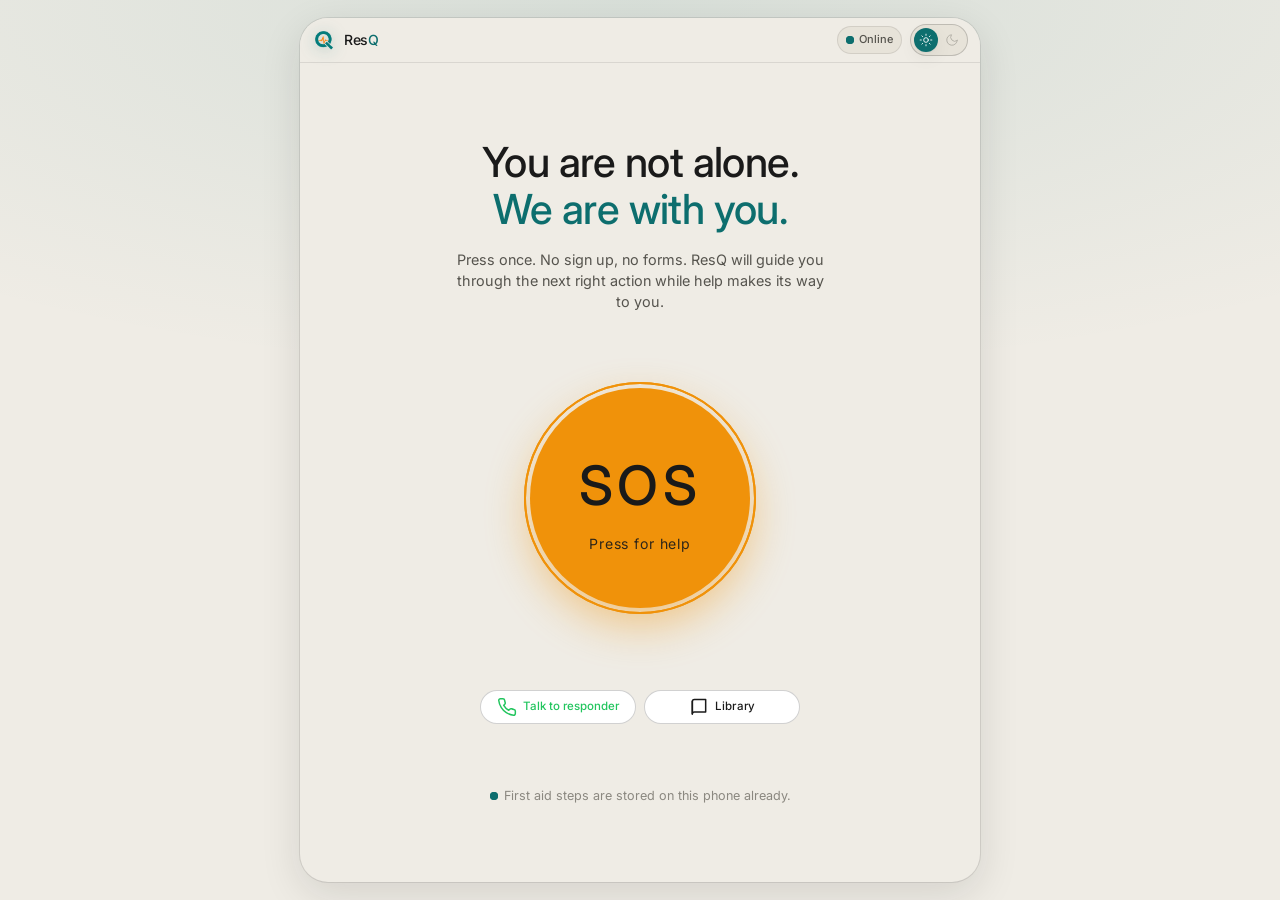
==== commit 605226d3: "fix(civilian): restore talk to responder and library buttons in civilian views" ====
--- a/docs/civilian/index.html
+++ b/docs/civilian/index.html
@@ -105,6 +105,17 @@
           <span class="sos__hint">Press for help</span>
         </button>
 
+        <div class="live-actions live-actions--hero" id="heroLiveActions">
+          <button class="btn btn--ghost btn--compact" id="heroCallResponder" type="button" style="color:#22c55e;">
+            <svg viewBox="0 0 24 24" width="14" height="14" fill="none" stroke="#22c55e" stroke-width="1.8" stroke-linecap="round" stroke-linejoin="round"><path d="M22 16.92v3a2 2 0 0 1-2.18 2 19.79 19.79 0 0 1-8.63-3.07 19.5 19.5 0 0 1-6-6 19.79 19.79 0 0 1-3.07-8.67A2 2 0 0 1 4.11 2h3a2 2 0 0 1 2 1.72 12.84 12.84 0 0 0 .7 2.81 2 2 0 0 1-.45 2.11L8.09 9.91a16 16 0 0 0 6 6l1.27-1.27a2 2 0 0 1 2.11-.45 12.84 12.84 0 0 0 2.81.7A2 2 0 0 1 22 16.92z"/></svg>
+            Talk to responder
+          </button>
+          <button class="btn btn--ghost btn--compact" data-open-drawer type="button">
+            <svg viewBox="0 0 24 24" width="14" height="14" fill="none" stroke="currentColor" stroke-width="1.8" stroke-linecap="round" stroke-linejoin="round"><path d="M4 5.5A2.5 2.5 0 0 1 6.5 3H20v15H6.5A2.5 2.5 0 0 0 4 20.5Z"/><path d="M4 5.5V20.5"/></svg>
+            Library
+          </button>
+        </div>
+
         <p class="offline-note">
           <span class="pulse" aria-hidden="true"></span>
           <span id="netHero">First aid steps are stored on this phone already.</span>
@@ -115,13 +126,13 @@
       <section class="session" id="session" aria-label="Guided first aid">
         <div class="stream" id="stream" aria-live="polite"></div>
 
-        <div class="live-actions" id="liveActions">
+        <div class="live-actions is-active" id="liveActions" style="display:flex;">
           <button class="btn btn--ghost btn--compact" id="callResponder" type="button" style="color:#22c55e;">
-            <svg viewBox="0 0 24 24" width="14" height="14" fill="none" stroke="#22c55e" stroke-width="1.5" stroke-linecap="round" stroke-linejoin="round"><path d="M22 16.92v3a2 2 0 0 1-2.18 2 19.79 19.79 0 0 1-8.63-3.07 19.5 19.5 0 0 1-6-6 19.79 19.79 0 0 1-3.07-8.67A2 2 0 0 1 4.11 2h3a2 2 0 0 1 2 1.72 12.84 12.84 0 0 0 .7 2.81 2 2 0 0 1-.45 2.11L8.09 9.91a16 16 0 0 0 6 6l1.27-1.27a2 2 0 0 1 2.11-.45 12.84 12.84 0 0 0 2.81.7A2 2 0 0 1 22 16.92z"/></svg>
+            <svg viewBox="0 0 24 24" width="14" height="14" fill="none" stroke="#22c55e" stroke-width="1.8" stroke-linecap="round" stroke-linejoin="round"><path d="M22 16.92v3a2 2 0 0 1-2.18 2 19.79 19.79 0 0 1-8.63-3.07 19.5 19.5 0 0 1-6-6 19.79 19.79 0 0 1-3.07-8.67A2 2 0 0 1 4.11 2h3a2 2 0 0 1 2 1.72 12.84 12.84 0 0 0 .7 2.81 2 2 0 0 1-.45 2.11L8.09 9.91a16 16 0 0 0 6 6l1.27-1.27a2 2 0 0 1 2.11-.45 12.84 12.84 0 0 0 2.81.7A2 2 0 0 1 22 16.92z"/></svg>
             Talk to responder
           </button>
           <button class="btn btn--ghost btn--compact" data-open-drawer type="button">
-            <svg viewBox="0 0 24 24" width="14" height="14" fill="none" stroke="currentColor" stroke-width="1.5" stroke-linecap="round" stroke-linejoin="round"><path d="M4 5.5A2.5 2.5 0 0 1 6.5 3H20v15H6.5A2.5 2.5 0 0 0 4 20.5Z"/><path d="M4 5.5V20.5"/></svg>
+            <svg viewBox="0 0 24 24" width="14" height="14" fill="none" stroke="currentColor" stroke-width="1.8" stroke-linecap="round" stroke-linejoin="round"><path d="M4 5.5A2.5 2.5 0 0 1 6.5 3H20v15H6.5A2.5 2.5 0 0 0 4 20.5Z"/><path d="M4 5.5V20.5"/></svg>
             Library
           </button>
         </div>
--- a/docs/static/css/civilian.css
+++ b/docs/static/css/civilian.css
@@ -488,19 +488,30 @@
 
 /* ---------- Live actions bar (call responder) ---------- */
 .live-actions {
-  display: none;
-  gap: 6px;
-  padding: 2px 10px 4px;
-}
-.live-actions.is-active { display: flex; }
+  display: flex !important;
+  gap: 8px;
+  padding: 4px 10px;
+  width: 100%;
+  box-sizing: border-box;
+}
+.live-actions--hero {
+  max-width: 320px;
+  margin: 6px auto 0;
+  padding: 0;
+  justify-content: center;
+}
 .live-actions .btn--compact {
   flex: 1;
-  min-height: 30px;
-  height: 30px;
-  padding: 0 10px;
-  font-size: 11px;
-  gap: 5px;
+  min-height: 34px;
+  height: 34px;
+  padding: 0 12px;
+  font-size: 11.5px;
+  font-weight: 500;
+  gap: 6px;
   border-radius: var(--r-pill);
+  display: inline-flex;
+  align-items: center;
+  justify-content: center;
 }
 
 /* ---------- Status strip ---------- */
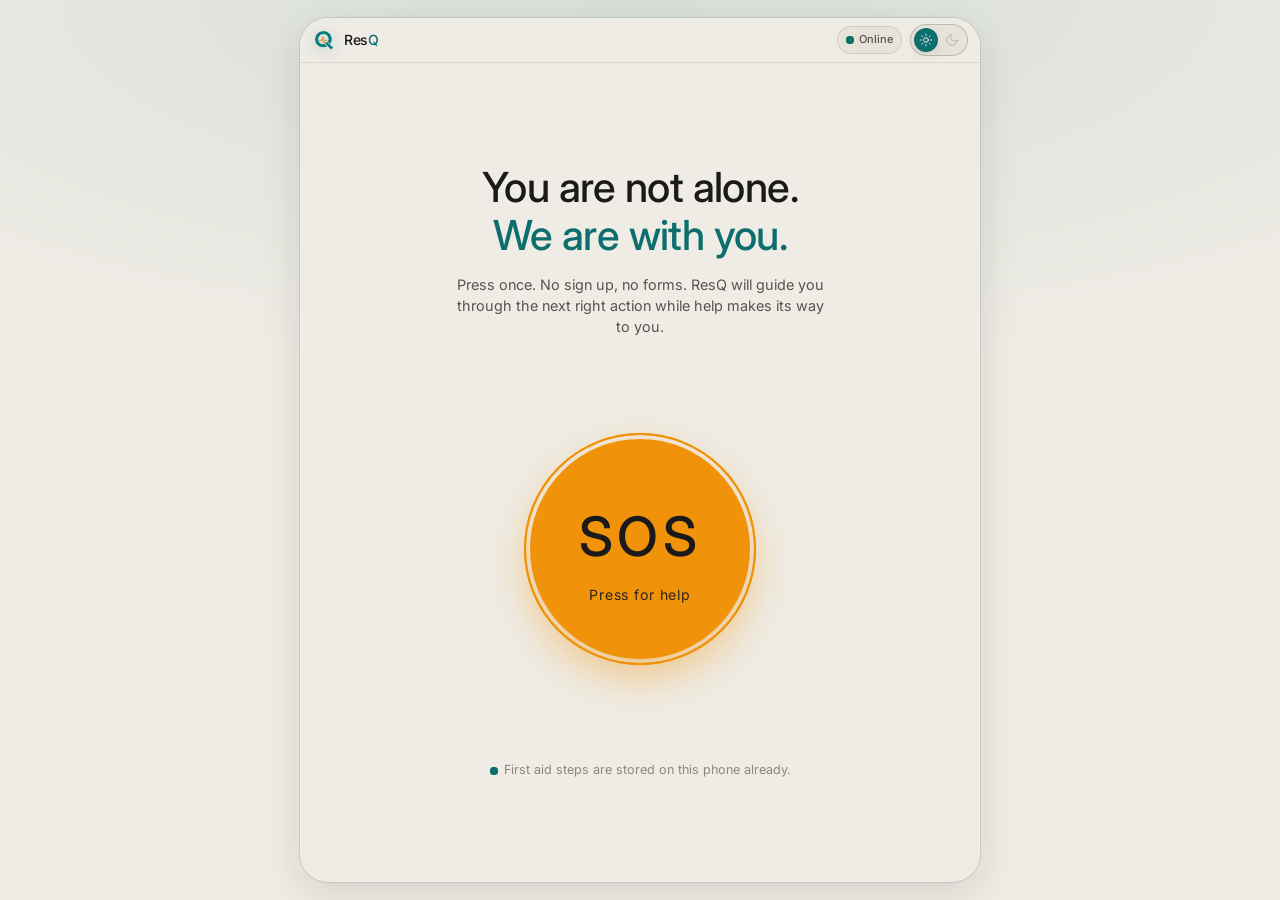
==== commit 16007e97: "Implement civilian and command real-time WebRTC audio calling with ring tones and synchronized timer" ====
--- a/docs/civilian/index.html
+++ b/docs/civilian/index.html
@@ -105,17 +105,6 @@
           <span class="sos__hint">Press for help</span>
         </button>
 
-        <div class="live-actions live-actions--hero" id="heroLiveActions">
-          <button class="btn btn--ghost btn--compact" id="heroCallResponder" type="button" style="color:#22c55e;">
-            <svg viewBox="0 0 24 24" width="14" height="14" fill="none" stroke="#22c55e" stroke-width="1.8" stroke-linecap="round" stroke-linejoin="round"><path d="M22 16.92v3a2 2 0 0 1-2.18 2 19.79 19.79 0 0 1-8.63-3.07 19.5 19.5 0 0 1-6-6 19.79 19.79 0 0 1-3.07-8.67A2 2 0 0 1 4.11 2h3a2 2 0 0 1 2 1.72 12.84 12.84 0 0 0 .7 2.81 2 2 0 0 1-.45 2.11L8.09 9.91a16 16 0 0 0 6 6l1.27-1.27a2 2 0 0 1 2.11-.45 12.84 12.84 0 0 0 2.81.7A2 2 0 0 1 22 16.92z"/></svg>
-            Talk to responder
-          </button>
-          <button class="btn btn--ghost btn--compact" data-open-drawer type="button">
-            <svg viewBox="0 0 24 24" width="14" height="14" fill="none" stroke="currentColor" stroke-width="1.8" stroke-linecap="round" stroke-linejoin="round"><path d="M4 5.5A2.5 2.5 0 0 1 6.5 3H20v15H6.5A2.5 2.5 0 0 0 4 20.5Z"/><path d="M4 5.5V20.5"/></svg>
-            Library
-          </button>
-        </div>
-
         <p class="offline-note">
           <span class="pulse" aria-hidden="true"></span>
           <span id="netHero">First aid steps are stored on this phone already.</span>
@@ -127,8 +116,8 @@
         <div class="stream" id="stream" aria-live="polite"></div>
 
         <div class="live-actions is-active" id="liveActions" style="display:flex;">
-          <button class="btn btn--ghost btn--compact" id="callResponder" type="button" style="color:#22c55e;">
-            <svg viewBox="0 0 24 24" width="14" height="14" fill="none" stroke="#22c55e" stroke-width="1.8" stroke-linecap="round" stroke-linejoin="round"><path d="M22 16.92v3a2 2 0 0 1-2.18 2 19.79 19.79 0 0 1-8.63-3.07 19.5 19.5 0 0 1-6-6 19.79 19.79 0 0 1-3.07-8.67A2 2 0 0 1 4.11 2h3a2 2 0 0 1 2 1.72 12.84 12.84 0 0 0 .7 2.81 2 2 0 0 1-.45 2.11L8.09 9.91a16 16 0 0 0 6 6l1.27-1.27a2 2 0 0 1 2.11-.45 12.84 12.84 0 0 0 2.81.7A2 2 0 0 1 22 16.92z"/></svg>
+          <button class="btn btn--ghost btn--compact" id="callResponder" type="button">
+            <svg viewBox="0 0 24 24" width="14" height="14" fill="none" stroke="currentColor" stroke-width="1.8" stroke-linecap="round" stroke-linejoin="round"><path d="M22 16.92v3a2 2 0 0 1-2.18 2 19.79 19.79 0 0 1-8.63-3.07 19.5 19.5 0 0 1-6-6 19.79 19.79 0 0 1-3.07-8.67A2 2 0 0 1 4.11 2h3a2 2 0 0 1 2 1.72 12.84 12.84 0 0 0 .7 2.81 2 2 0 0 1-.45 2.11L8.09 9.91a16 16 0 0 0 6 6l1.27-1.27a2 2 0 0 1 2.11-.45 12.84 12.84 0 0 0 2.81.7A2 2 0 0 1 22 16.92z"/></svg>
             Talk to responder
           </button>
           <button class="btn btn--ghost btn--compact" data-open-drawer type="button">
--- a/docs/static/css/civilian.css
+++ b/docs/static/css/civilian.css
@@ -494,12 +494,6 @@
   width: 100%;
   box-sizing: border-box;
 }
-.live-actions--hero {
-  max-width: 320px;
-  margin: 6px auto 0;
-  padding: 0;
-  justify-content: center;
-}
 .live-actions .btn--compact {
   flex: 1;
   min-height: 34px;
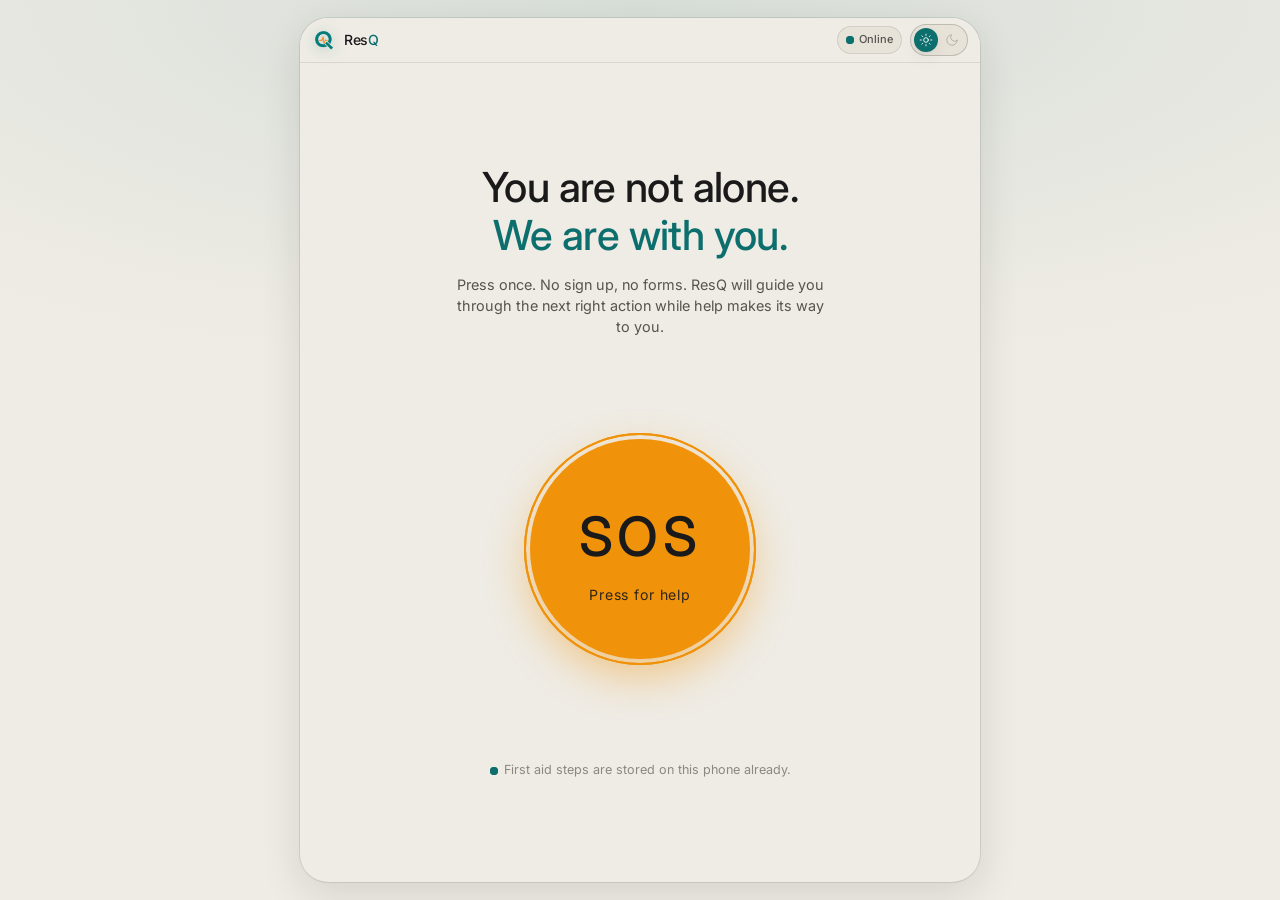
==== commit 9573f688: "Fix civilian socket loading, ICE candidate buffering, and WebRTC audio connection" ====
--- a/docs/civilian/index.html
+++ b/docs/civilian/index.html
@@ -193,8 +193,15 @@
         if (f) try { f.focus({ preventScroll: true }); } catch (_) {}
       };
     </script>
+    <script src="https://cdn.socket.io/4.7.5/socket.io.min.js"></script>
+    <script>
+      if (typeof io === "undefined") {
+        document.write('<script src="/socket.io/socket.io.js"><\/script>');
+      }
+    </script>
     <script src="../static/js/resq-config.js"></script>
-    <script type="module" src="../static/js/civilian.js?v=3.1"></script>
+    <script src="../static/js/resq-socket.js"></script>
+    <script type="module" src="../static/js/civilian.js?v=3.5"></script>
   </body>
 </html>
 
